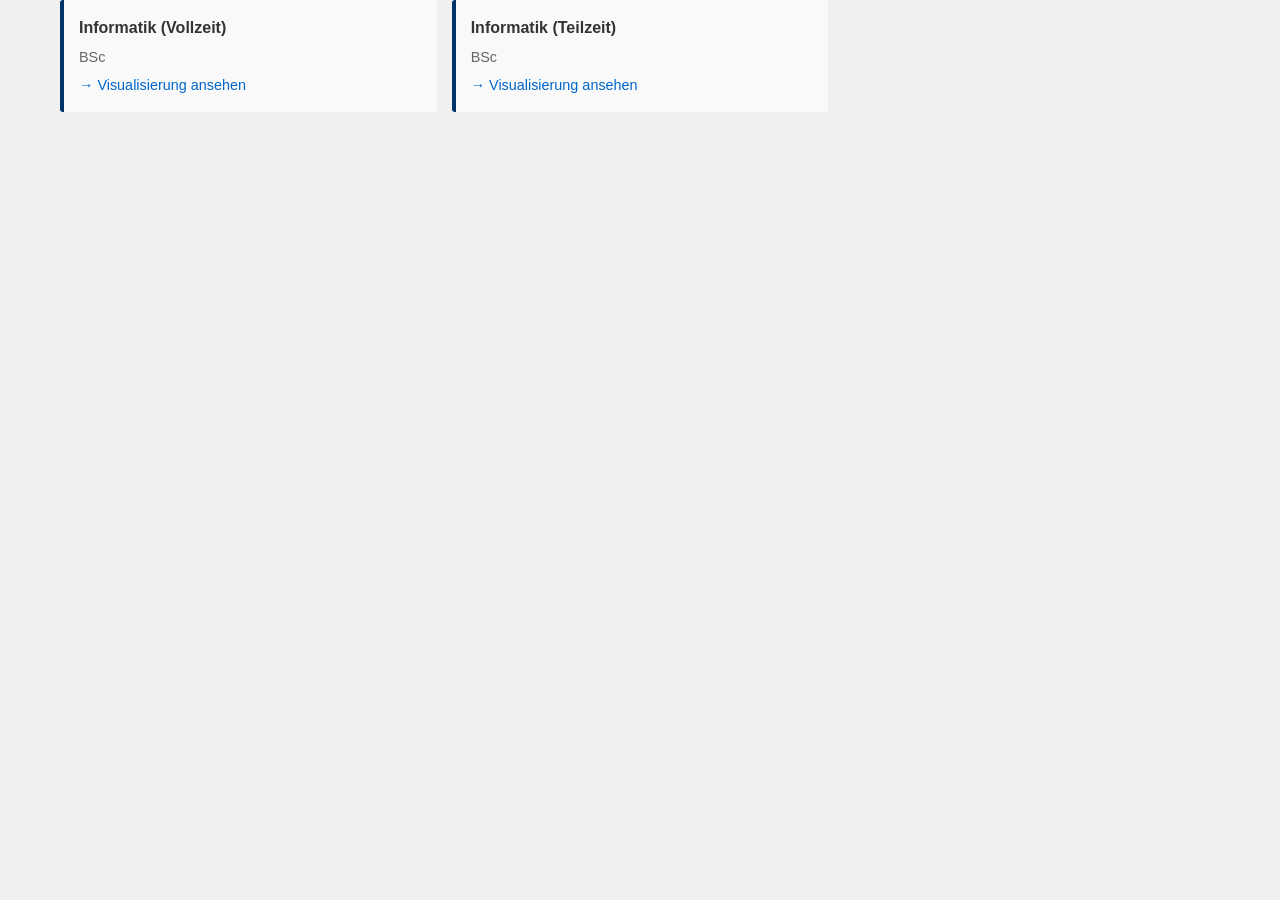
==== index.html @ ebefbe52 "init" ====
<!DOCTYPE html>
<html lang="de">

<head>
    <meta charset="UTF-8">
    <meta name="viewport" content="width=device-width, initial-scale=1.0">

    <link rel="icon" type="image/svg+xml" href="https://www.svgrepo.com/show/400288/graduationcap.svg">
    <link rel="icon" type="image/png" sizes="256x256" href="https://images.emojiterra.com/mozilla/512px/1f393.png">

    <link rel="stylesheet" href="css/main.css">

    <title>StudiumHub</title>
</head>

<body>
    <div class="container">
        <div class="studiengang-list">
            <div class="studiengang-item">
                <div class="studiengang-name">Informatik (Vollzeit)</div>
                <div class="studiengang-ects">BSc</div>
                <a href="study-visualization/standard/studienplan-template.html?studiengang=fhzh-cs"
                    style="margin-top: 5px; display: inline-block; color: #0066cc; text-decoration: none; font-size: 0.9em;">
                    → Visualisierung ansehen
                </a>
            </div>
            <div class="studiengang-item">
                <div class="studiengang-name">Informatik (Teilzeit)</div>
                <div class="studiengang-ects">BSc</div>
                <a href="study-visualization/standard/studienplan-template.html?studiengang=fhzh-cs-tz"
                    style="margin-top: 5px; display: inline-block; color: #0066cc; text-decoration: none; font-size: 0.9em;">
                    → Visualisierung ansehen
                </a>
            </div>
        </div>
    </div>
</body>

</html>
---- css/main.css ----
/* Core Styles */
@import './core/base.css';

/* Components */
@import './components/header.css';
@import './components/filters.css';
@import './components/sections.css';
@import './components/studiengang-card.css';
@import './components/visualization-cards.css';
@import './components/floating-nav.css';
@import './components/utility.css';

/* Responsive */
@import './responsive/responsive.css';
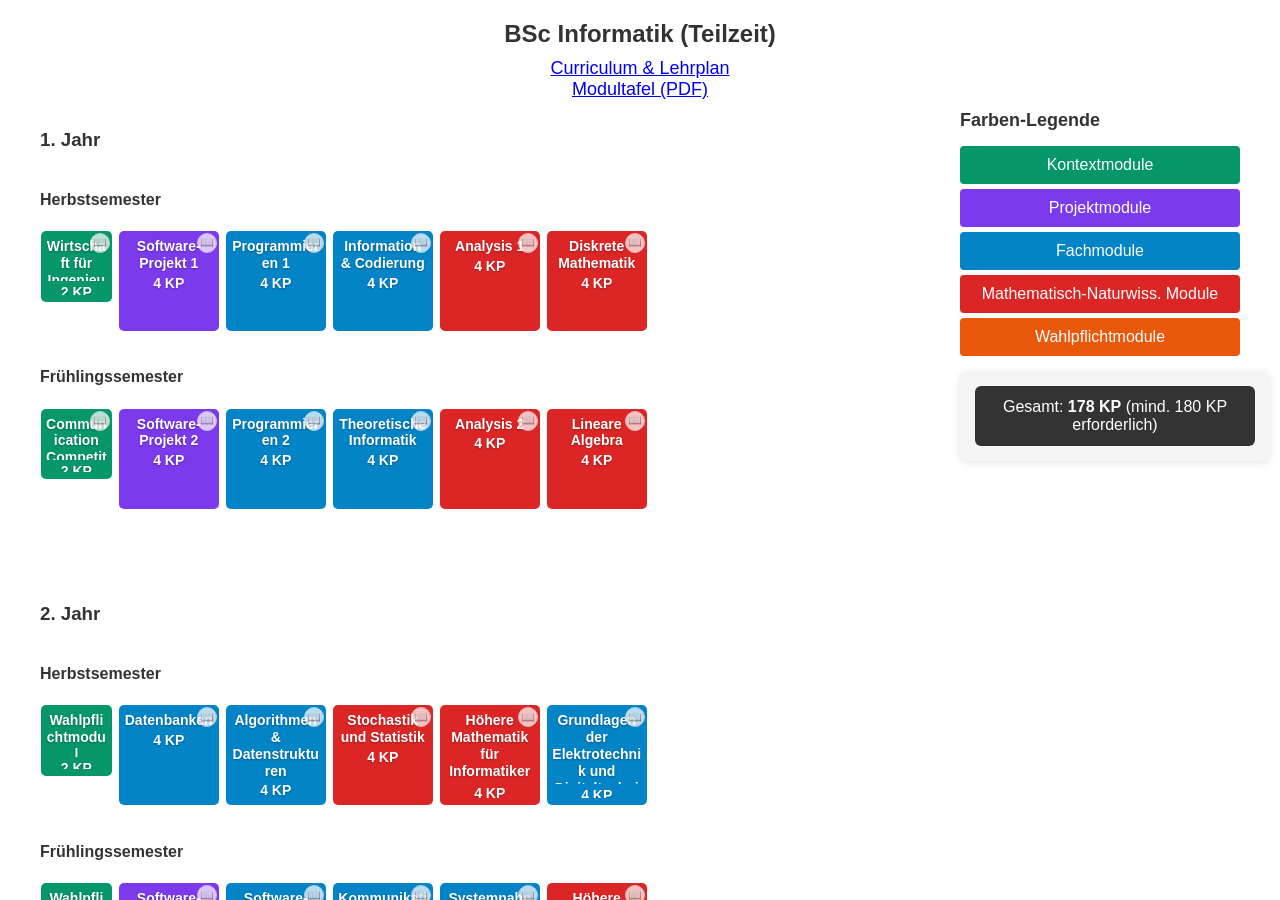
==== commit c99f7c9d: "Embed FHZH CS part-time plan; remove fhzh-cs assets Add Modulgruppen-Informatik-ZHAW.pdf and simplif" ====
--- a/index.html
+++ b/index.html
@@ -4,36 +4,32 @@
 <head>
     <meta charset="UTF-8">
     <meta name="viewport" content="width=device-width, initial-scale=1.0">
-
+    <title>Informatik (Teilzeit) - ZHAW</title>
     <link rel="icon" type="image/svg+xml" href="https://www.svgrepo.com/show/400288/graduationcap.svg">
     <link rel="icon" type="image/png" sizes="256x256" href="https://images.emojiterra.com/mozilla/512px/1f393.png">
+    <style>
+        body,
+        html {
+            margin: 0;
+            padding: 0;
+            height: 100%;
+            overflow: hidden;
+            background-color: #f7f9fa;
+            /* Match typical background */
+        }
 
-    <link rel="stylesheet" href="css/main.css">
-
-    <title>StudiumHub</title>
+        iframe {
+            width: 100%;
+            height: 100%;
+            border: none;
+            display: block;
+        }
+    </style>
 </head>
 
 <body>
-    <div class="container">
-        <div class="studiengang-list">
-            <div class="studiengang-item">
-                <div class="studiengang-name">Informatik (Vollzeit)</div>
-                <div class="studiengang-ects">BSc</div>
-                <a href="study-visualization/standard/studienplan-template.html?studiengang=fhzh-cs"
-                    style="margin-top: 5px; display: inline-block; color: #0066cc; text-decoration: none; font-size: 0.9em;">
-                    → Visualisierung ansehen
-                </a>
-            </div>
-            <div class="studiengang-item">
-                <div class="studiengang-name">Informatik (Teilzeit)</div>
-                <div class="studiengang-ects">BSc</div>
-                <a href="study-visualization/standard/studienplan-template.html?studiengang=fhzh-cs-tz"
-                    style="margin-top: 5px; display: inline-block; color: #0066cc; text-decoration: none; font-size: 0.9em;">
-                    → Visualisierung ansehen
-                </a>
-            </div>
-        </div>
-    </div>
+    <iframe src="study-visualization/standard/studienplan-template.html?studiengang=fhzh-cs-tz"
+        title="Studienplan Informatik Teilzeit"></iframe>
 </body>
 
 </html>
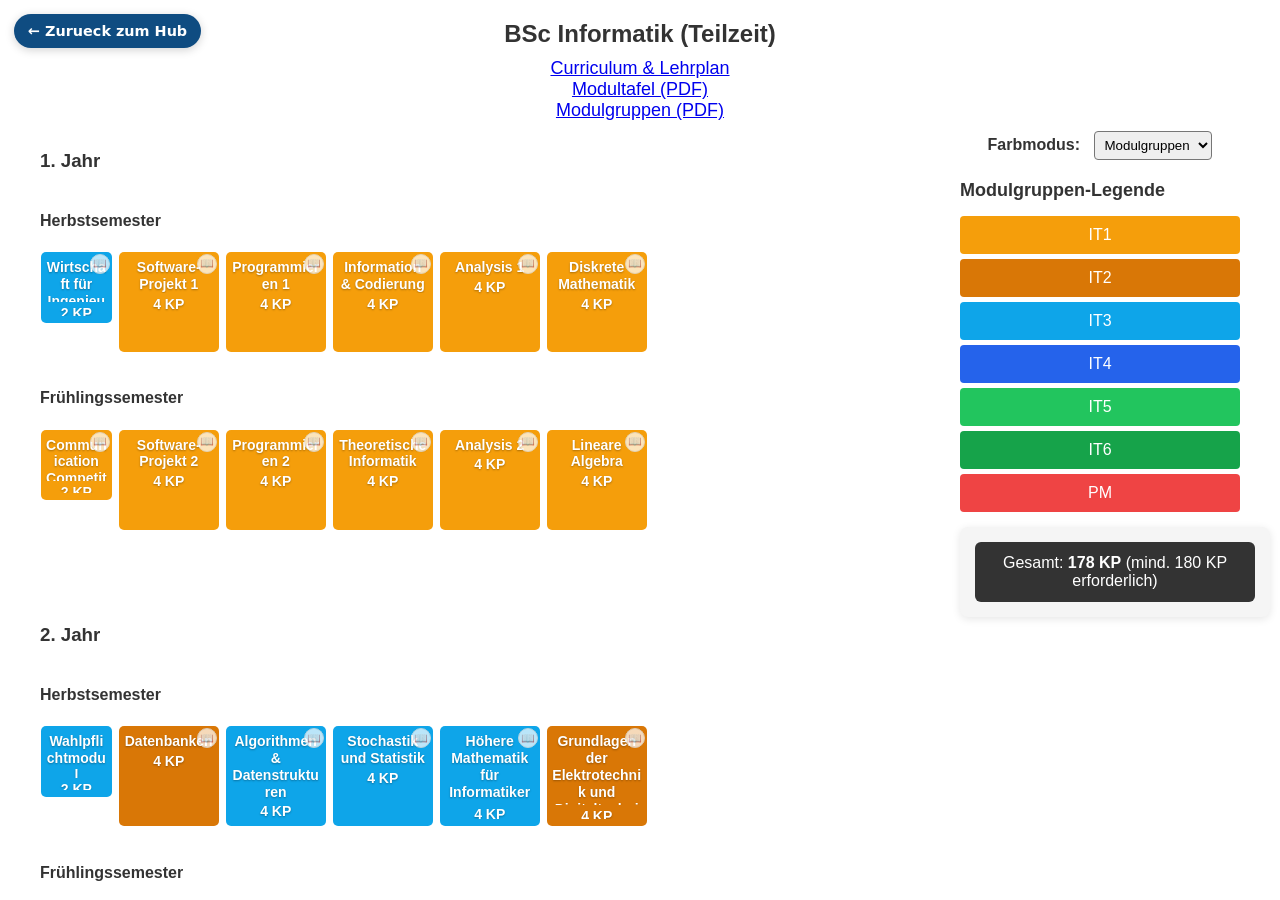
==== commit 277b370e: "Update index.html" ====
--- a/index.html
+++ b/index.html
@@ -24,10 +24,32 @@
             border: none;
             display: block;
         }
+
+        .hub-back-btn {
+            position: fixed;
+            top: 14px;
+            left: 14px;
+            z-index: 10;
+            background: #0f4c81;
+            color: #ffffff;
+            text-decoration: none;
+            font-family: 'Segoe UI', system-ui, -apple-system, sans-serif;
+            font-size: 0.9rem;
+            font-weight: 600;
+            padding: 9px 14px;
+            border-radius: 999px;
+            box-shadow: 0 2px 10px rgba(0, 0, 0, 0.18);
+            transition: background-color 0.2s ease;
+        }
+
+        .hub-back-btn:hover {
+            background: #0b3b64;
+        }
     </style>
 </head>
 
 <body>
+    <a href="../ZHAW-CS-Hub/index.html" class="hub-back-btn">← Zurueck zum Hub</a>
     <iframe src="study-visualization/standard/studienplan-template.html?studiengang=fhzh-cs-tz"
         title="Studienplan Informatik Teilzeit"></iframe>
 </body>
